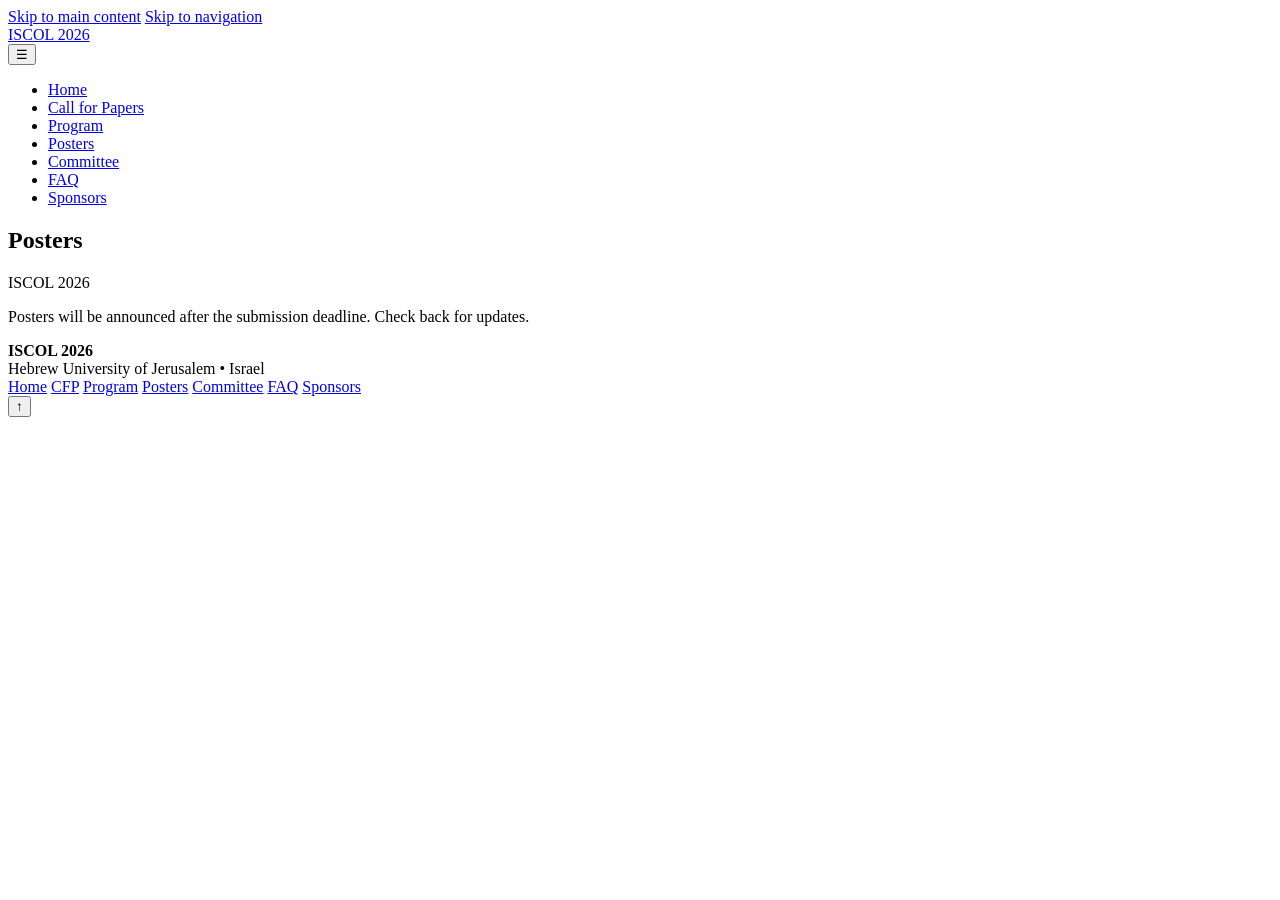
==== posters.html @ 1e3b0a62 "iscol-2026-init" ====
<!DOCTYPE html>
<html lang="en">
  <head>
    <meta charset="utf-8" />
    <meta name="viewport" content="width=device-width, initial-scale=1" />
    <title>Posters — ISCOL 2026</title>
    <meta
      name="description"
      content="ISCOL 2026 Posters. Hebrew University of Jerusalem."
    />

    <!-- SEO Meta Tags -->
    <meta name="keywords" content="ISCOL, computational linguistics, NLP, natural language processing, Israel, Hebrew University of Jerusalem, conference, seminar, posters" />
    <meta name="author" content="ISCOL 2026 Organizing Committee" />
    <meta name="robots" content="index, follow" />
    <link rel="canonical" href="https://iscol-meeting.github.io/iscol2026/posters.html" />

    <!-- Favicon and Icons -->
    <link rel="icon" type="image/png" href="./assets/iscol-fav.png" />

    <!-- Preload critical resources -->
    <link rel="preconnect" href="https://fonts.googleapis.com" />
    <link rel="preconnect" href="https://fonts.gstatic.com" crossorigin />
    <link href="https://fonts.googleapis.com/css2?family=Inter:wght@400;600;700&display=swap" rel="stylesheet" />

    <!-- Font Awesome for icons -->
    <link rel="stylesheet" href="https://cdnjs.cloudflare.com/ajax/libs/font-awesome/6.5.1/css/all.min.css" integrity="sha512-DTOQO9RWCH3ppGqcWaEA1BIZOC6xxalwEsw9c2QQeAIftl+Vegovlnee1c9QX4TctnWMn13TZye+giMm8e2LwA==" crossorigin="anonymous" referrerpolicy="no-referrer" />

    <link rel="stylesheet" href="./styles.css" />
  </head>
  <body>
    <!-- Skip Links for Accessibility -->
    <div class="skip-links">
      <a href="#main-content" class="skip-link">Skip to main content</a>
      <a href="#nav-menu" class="skip-link">Skip to navigation</a>
    </div>

    <header class="site-header" role="banner">
      <div class="container header-inner">
        <a href="./index.html" class="brand">ISCOL 2026</a>
        <nav class="nav" aria-label="Primary navigation" role="navigation">
          <button class="nav-toggle" aria-expanded="false" aria-controls="nav-menu">☰</button>
          <ul id="nav-menu" class="nav-list">
            <li><a href="./index.html">Home</a></li>
            <li><a href="./index.html#cfp">Call for Papers</a></li>
            <li><a href="./program.html">Program</a></li>
            <li><a href="./posters.html">Posters</a></li>
            <li><a href="./index.html#organizers">Committee</a></li>
            <li><a href="./index.html#faq">FAQ</a></li>
            <li><a href="./index.html#sponsors">Sponsors</a></li>
          </ul>
        </nav>
      </div>
    </header>

    <main id="main-content" role="main">
      <section id="posters" class="section">
        <div class="container">
          <h1>Posters</h1>
          <p class="subtitle">ISCOL 2026</p>
          <p class="highlight">Posters will be announced after the submission deadline. Check back for updates.</p>
        </div>
      </section>
    </main>

    <footer class="site-footer" role="contentinfo">
      <div class="container footer-inner">
        <div>
          <strong>ISCOL 2026</strong>
          <div>Hebrew University of Jerusalem • Israel</div>
        </div>
        <div class="footer-links">
          <a href="./index.html">Home</a>
          <a href="./index.html#cfp">CFP</a>
          <a href="./program.html">Program</a>
          <a href="./posters.html">Posters</a>
          <a href="./index.html#organizers">Committee</a>
          <a href="./index.html#faq">FAQ</a>
          <a href="./index.html#sponsors">Sponsors</a>
        </div>
      </div>
    </footer>

    <!-- Back to Top Button -->
    <button class="back-to-top" id="backToTop" aria-label="Back to top">
      ↑
    </button>

    <script>
      // Mobile navigation toggle
      const toggle = document.querySelector('.nav-toggle');
      const menu = document.getElementById('nav-menu');
      if (toggle && menu) {
        toggle.addEventListener('click', () => {
          const expanded = toggle.getAttribute('aria-expanded') === 'true';
          toggle.setAttribute('aria-expanded', String(!expanded));
          menu.classList.toggle('open');
        });

        // Close menu when clicking outside
        document.addEventListener('click', (e) => {
          if (!toggle.contains(e.target) && !menu.contains(e.target)) {
            toggle.setAttribute('aria-expanded', 'false');
            menu.classList.remove('open');
          }
        });

        // Close menu when pressing Escape
        document.addEventListener('keydown', (e) => {
          if (e.key === 'Escape' && menu.classList.contains('open')) {
            toggle.setAttribute('aria-expanded', 'false');
            menu.classList.remove('open');
            toggle.focus();
          }
        });
      }

      // Back to top button functionality
      const backToTopButton = document.getElementById('backToTop');

      function toggleBackToTopButton() {
        if (window.scrollY > 300) {
          backToTopButton.classList.add('visible');
        } else {
          backToTopButton.classList.remove('visible');
        }
      }

      window.addEventListener('scroll', toggleBackToTopButton);

      backToTopButton.addEventListener('click', () => {
        window.scrollTo({
          top: 0,
          behavior: 'smooth'
        });
      });

      toggleBackToTopButton();
    </script>
  </body>
</html>
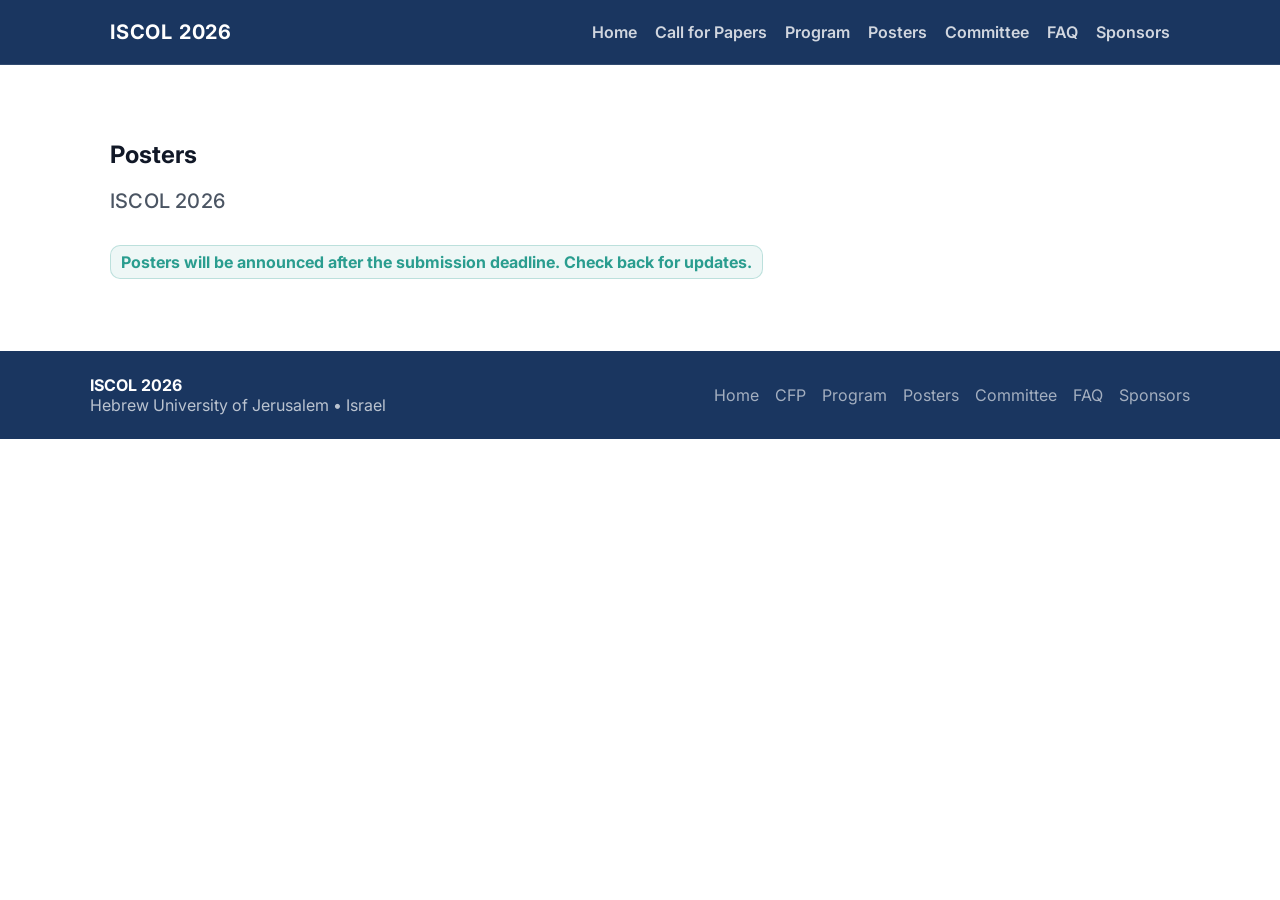
==== commit 57ff78ae: "Updated SEO tags" ====
--- a/posters.html
+++ b/posters.html
@@ -3,17 +3,74 @@
   <head>
     <meta charset="utf-8" />
     <meta name="viewport" content="width=device-width, initial-scale=1" />
-    <title>Posters — ISCOL 2026</title>
+    <title>Posters — ISCOL 2026 | Israel Seminar on Computational Linguistics</title>
     <meta
       name="description"
-      content="ISCOL 2026 Posters. Hebrew University of Jerusalem."
+      content="ISCOL 2026 poster presentations, submission guidelines, and abstract details for the Israel Seminar on Computational Linguistics at Hebrew University of Jerusalem."
     />
 
     <!-- SEO Meta Tags -->
-    <meta name="keywords" content="ISCOL, computational linguistics, NLP, natural language processing, Israel, Hebrew University of Jerusalem, conference, seminar, posters" />
+    <meta name="keywords" content="ISCOL 2026 posters, ISCOL poster presentations, Israel Seminar on Computational Linguistics, NLP research posters, Hebrew University of Jerusalem, computational linguistics" />
     <meta name="author" content="ISCOL 2026 Organizing Committee" />
-    <meta name="robots" content="index, follow" />
+    <meta name="robots" content="index, follow, max-image-preview:large, max-snippet:-1, max-video-preview:-1" />
     <link rel="canonical" href="https://iscol-meeting.github.io/iscol2026/posters.html" />
+
+    <!-- Open Graph Meta Tags -->
+    <meta property="og:type" content="website" />
+    <meta property="og:title" content="Posters — ISCOL 2026" />
+    <meta property="og:description" content="ISCOL 2026 poster presentations and submission guidelines for the Israel Seminar on Computational Linguistics at Hebrew University of Jerusalem." />
+    <meta property="og:url" content="https://iscol-meeting.github.io/iscol2026/posters.html" />
+    <meta property="og:site_name" content="ISCOL 2026" />
+    <meta property="og:locale" content="en_US" />
+    <meta property="og:image" content="https://iscol-meeting.github.io/iscol2026/assets/iscol_2026_logo.png" />
+    <meta property="og:image:secure_url" content="https://iscol-meeting.github.io/iscol2026/assets/iscol_2026_logo.png" />
+    <meta property="og:image:width" content="1200" />
+    <meta property="og:image:height" content="630" />
+    <meta property="og:image:alt" content="ISCOL 2026 Posters - Hebrew University of Jerusalem" />
+
+    <!-- Twitter Card Meta Tags -->
+    <meta name="twitter:card" content="summary_large_image" />
+    <meta name="twitter:site" content="@iscol_meeting" />
+    <meta name="twitter:title" content="Posters — ISCOL 2026" />
+    <meta name="twitter:description" content="ISCOL 2026 poster presentations and submission guidelines for the Israel Seminar on Computational Linguistics at Hebrew University of Jerusalem." />
+    <meta name="twitter:image" content="https://iscol-meeting.github.io/iscol2026/assets/iscol_2026_logo.png" />
+    <meta name="twitter:image:alt" content="ISCOL 2026 Posters - Hebrew University of Jerusalem" />
+
+    <!-- Structured Data (JSON-LD) -->
+    <script type="application/ld+json">
+    [
+      {
+        "@context": "https://schema.org",
+        "@type": "ItemPage",
+        "name": "Posters — ISCOL 2026",
+        "description": "Poster presentations and submission guidelines for ISCOL 2026 (Israel Seminar on Computational Linguistics) at Hebrew University of Jerusalem.",
+        "url": "https://iscol-meeting.github.io/iscol2026/posters.html",
+        "isPartOf": {
+          "@type": "WebSite",
+          "name": "ISCOL 2026",
+          "url": "https://iscol-meeting.github.io/iscol2026/"
+        }
+      },
+      {
+        "@context": "https://schema.org",
+        "@type": "BreadcrumbList",
+        "itemListElement": [
+          {
+            "@type": "ListItem",
+            "position": 1,
+            "name": "Home",
+            "item": "https://iscol-meeting.github.io/iscol2026/"
+          },
+          {
+            "@type": "ListItem",
+            "position": 2,
+            "name": "Posters",
+            "item": "https://iscol-meeting.github.io/iscol2026/posters.html"
+          }
+        ]
+      }
+    ]
+    </script>
 
     <!-- Favicon and Icons -->
     <link rel="icon" type="image/png" href="./assets/iscol-fav.png" />
--- a/styles.css
+++ b/styles.css
@@ -0,0 +1,1167 @@
+:root {
+  --bg: #ffffff;
+  --bg-alt: #f5f7fa;
+  --card: #ffffff;
+  --text: #111827;
+  --muted: #6b7280;
+  --brand: #2A9D8F;
+  --accent: #8B1A2E;
+  --border: rgba(0, 0, 0, 0.12);
+}
+
+* { box-sizing: border-box; }
+
+/* Smooth scrolling for better navigation */
+html {
+  scroll-behavior: smooth;
+}
+
+html, body { height: 100%; }
+
+body {
+  margin: 0;
+  font-family: Inter, system-ui, -apple-system, Segoe UI, Roboto, Helvetica, Arial, "Apple Color Emoji", "Segoe UI Emoji";
+  color: var(--text);
+  background: #ffffff;
+}
+
+/* Skip Links for Accessibility */
+.skip-links {
+  position: absolute;
+  top: -100px;
+  left: 0;
+  z-index: 1000;
+}
+
+.skip-link {
+  position: absolute;
+  top: -100px;
+  left: 8px;
+  padding: 8px 16px;
+  background: #1A3660;
+  color: white;
+  text-decoration: none;
+  border-radius: 4px;
+  font-weight: 600;
+  transition: all 0.3s ease;
+  box-shadow: 0 4px 12px rgba(26, 54, 96, 0.3);
+}
+
+.skip-link:focus {
+  top: 8px;
+  outline: 2px solid #ffffff;
+  outline-offset: 2px;
+}
+
+.skip-link + .skip-link {
+  margin-left: 120px;
+}
+
+/* Focus styles for better accessibility */
+*:focus {
+  outline: 2px solid var(--brand);
+  outline-offset: 2px;
+}
+
+button:focus,
+a:focus {
+  outline: 2px solid var(--brand);
+  outline-offset: 2px;
+}
+
+/* Reduced motion for users who prefer it */
+@media (prefers-reduced-motion: reduce) {
+  * {
+    animation-duration: 0.01ms !important;
+    animation-iteration-count: 1 !important;
+    transition-duration: 0.01ms !important;
+  }
+  
+  html {
+    scroll-behavior: auto;
+  }
+}
+
+.container {
+  width: 100%;
+  max-width: 1100px;
+  margin: 0 auto;
+  padding: 0 20px;
+}
+
+.site-header {
+  position: fixed; /* switch to fixed to pin to viewport reliably */
+  top: 0;
+  left: 0;
+  right: 0;
+  z-index: 1000; /* raised so animated/transformed content cannot overlap the header */
+  background: #1A3660;
+  border-bottom: 1px solid rgba(255, 255, 255, 0.1);
+}
+
+/* Prevent header from covering page content */
+.site-header + main {
+  padding-top: 64px; /* matches .header-inner height */
+}
+
+.header-inner {
+  display: flex;
+  align-items: center;
+  justify-content: space-between;
+  height: 64px;
+}
+
+.brand {
+  color: #ffffff;
+  text-decoration: none;
+  font-weight: 700;
+  font-size: 20px;
+  letter-spacing: 0.04em;
+}
+
+.nav-toggle {
+  display: none;
+  background: rgba(255, 255, 255, 0.1);
+  color: #ffffff;
+  border: 1px solid rgba(255, 255, 255, 0.3);
+  border-radius: 8px;
+  padding: 6px 10px;
+}
+
+.nav-list {
+  display: flex;
+  gap: 18px;
+  list-style: none;
+  margin: 0;
+  padding: 0;
+}
+
+.nav-list a {
+  color: rgba(255, 255, 255, 0.8);
+  text-decoration: none;
+  font-weight: 600;
+  transition: color 0.2s ease;
+}
+
+.nav-list a:hover { color: var(--brand); }
+
+.section {
+  padding: 56px 0;
+}
+
+.section-alt {
+  background: #f9fafb;
+}
+
+/* Alternate section backgrounds: odd -> white, even -> grey */
+main > section:nth-of-type(odd) { background: #ffffff; }
+main > section:nth-of-type(even) { background: #f5f7fa; }
+
+.hero {
+  padding-top: 8px;
+  padding-bottom: 40px;
+  background: linear-gradient(180deg, #ffffff 0%, #e8f4f2 55%, #dce8f5 100%) !important;
+}
+
+.hero-grid {
+  display: grid;
+  grid-template-columns: 1fr;
+  gap: 24px;
+}
+
+.hebrew-u-logo {
+  max-width: 90px;
+}
+
+.inline-logo {
+  display: inline-block;
+  vertical-align: middle;
+  height: 56px;
+  width: auto;
+  max-width: none;
+  margin-left: 8px;
+}
+
+.hero-title-logo {
+  max-width: 480px;
+  max-height: 300px;
+  width: auto;
+  height: auto;
+  margin: 0 auto 2px auto;
+  display: block;
+}
+
+.subtitle {
+  margin: 0 0 16px 0;
+  color: #4b5563;
+  font-size: 20px;
+  font-weight: 500;
+  letter-spacing: 0.01em;
+}
+
+.highlight {
+  display: inline-block;
+  background: rgba(42, 157, 143, 0.08);
+  color: var(--brand);
+  padding: 6px 10px;
+  border: 1px solid rgba(42, 157, 143, 0.25);
+  border-radius: 10px;
+  font-weight: 700;
+}
+
+.meta { margin-top: 16px; }
+.meta p { margin: 6px 0; }
+.note { color: var(--muted); }
+
+h2 {
+  margin-top: 0;
+  position: relative;
+  padding-bottom: 14px;
+  font-size: 30px;
+  font-weight: 700;
+  letter-spacing: -0.02em;
+  color: #111827;
+}
+
+h2::after {
+  content: '';
+  position: absolute;
+  bottom: 0;
+  left: 0;
+  width: 48px;
+  height: 3px;
+  border-radius: 2px;
+  background: linear-gradient(90deg, #8B1A2E 0%, #2A9D8F 100%);
+}
+
+.bullets {
+  padding-left: 18px;
+}
+
+.placeholder-card {
+  margin-top: 16px;
+  padding: 16px;
+  border-radius: 12px;
+  background: var(--card);
+  border: 1px solid var(--border);
+  color: var(--muted);
+  box-shadow: 0 1px 2px rgba(0,0,0,0.04);
+}
+
+.program-list {
+  display: flex;
+  flex-direction: column;
+  gap: 10px;
+  margin-top: 16px;
+}
+
+.talk {
+  display: grid;
+  grid-template-columns: 120px 1fr;
+  align-items: start;
+  gap: 14px;
+  padding: 12px 14px;
+  border: 1px solid var(--border);
+  border-radius: 10px;
+  background: #ffffff;
+}
+
+.talk-break { 
+  background: #f5f5f5;
+  border-left: 4px solid #9ca3af;
+}
+
+.talk-keynote {
+  background: linear-gradient(135deg, #f0faf9 0%, #e6f7f5 100%);
+  border-left: 4px solid var(--brand);
+}
+
+.talk-oral {
+  background: linear-gradient(135deg, #fef3c7 0%, #fef9e7 100%);
+  border-left: 4px solid #f59e0b;
+}
+
+.talk-poster {
+  background: linear-gradient(135deg, #f0fdf4 0%, #ecfdf5 100%);
+  border-left: 4px solid #10b981;
+}
+
+/* Ari Rappoport Memorial: dignified maroon-themed styling */
+.talk-memorial {
+  background: linear-gradient(135deg, #fff8f9 0%, #fff0f2 100%);
+  border-left: 4px solid #7f1d1d; /* maroon accent */
+}
+
+.talk-memorial .talk-title {
+  color: #7f1d1d;
+}
+
+.talk-memorial .talk-meta,
+.talk-memorial .talk-time {
+  color: var(--muted);
+}
+
+.talk-panel {
+  background: linear-gradient(135deg, #fae8ff 0%, #fdf4ff 100%);
+  border-left: 4px solid #a855f7;
+}
+
+/* Closing remarks styling: Hanukkah-themed blue with a gold accent */
+.talk-closing {
+  /* Gold background with subtle warmth; keep blue accent on the left */
+  background: linear-gradient(135deg, #fff8eb 0%, #fff3df 100%);
+  border-left: 4px solid #0b4ea6; /* Hanukkah blue accent */
+}
+
+.talk-closing .talk-title {
+  color: #08306b; /* deep Hanukkah blue for good contrast */
+}
+
+/* Restore meta/time to muted color for readability against gold */
+.talk-closing .talk-meta,
+.talk-closing .talk-time {
+  color: var(--muted);
+}
+
+.talk-time {
+  font-weight: 700;
+  color: var(--muted);
+}
+
+.talk-title {
+  font-weight: 700;
+  color: var(--text);
+}
+
+.talk-meta {
+  color: var(--muted);
+}
+
+/* Oral Session Papers Styling */
+.oral-papers {
+  margin-top: 16px;
+  display: flex;
+  flex-direction: column;
+  gap: 14px;
+}
+
+.oral-paper {
+  padding: 12px 16px;
+  background: rgba(255, 255, 255, 0.6);
+  border-radius: 8px;
+  border-left: 3px solid #f59e0b;
+  transition: all 0.2s ease;
+}
+
+.oral-paper:hover {
+  background: rgba(255, 255, 255, 0.9);
+  transform: translateX(4px);
+  box-shadow: 0 2px 8px rgba(0, 0, 0, 0.08);
+}
+
+.paper-title {
+  font-weight: 600;
+  color: #111827;
+  font-size: 15px;
+  line-height: 1.5;
+  margin-bottom: 6px;
+}
+
+.paper-authors {
+  font-size: 14px;
+  color: #6b7280;
+  line-height: 1.4;
+  font-style: italic;
+}
+
+.committee-grid {
+  display: grid;
+  grid-template-columns: repeat(auto-fit, minmax(280px, 1fr));
+  gap: 16px;
+  margin-top: 16px;
+}
+
+.committee-member {
+  padding: 16px 16px 16px 20px;
+  border: 1px solid var(--border);
+  border-left: 3px solid var(--brand);
+  border-radius: 10px;
+  background: #ffffff;
+  box-shadow: 0 1px 2px rgba(0,0,0,0.04);
+  transition: transform 0.2s ease, box-shadow 0.2s ease, background 0.2s ease, border-left-color 0.2s ease;
+  opacity: 0;
+}
+
+.committee-member:hover {
+  transform: translateY(-4px);
+  box-shadow: 0 8px 24px rgba(42, 157, 143, 0.15);
+  background: rgba(42, 157, 143, 0.04);
+  border-left-color: #8B1A2E;
+}
+
+.member-name {
+  font-weight: 700;
+  color: var(--text);
+  margin-bottom: 4px;
+}
+
+.member-name a {
+  color: var(--brand);
+  text-decoration: none;
+}
+
+.member-name a:hover {
+  text-decoration: underline;
+}
+
+.member-affiliation {
+  color: var(--muted);
+  font-size: 14px;
+}
+
+.contact-note {
+  margin-top: 20px;
+  padding: 12px 16px;
+  background: rgba(42, 157, 143, 0.08);
+  border: 1px solid rgba(42, 157, 143, 0.25);
+  border-radius: 10px;
+  color: var(--text);
+}
+
+.contact-note a {
+  color: var(--brand);
+  text-decoration: none;
+}
+
+.contact-note a:hover {
+  text-decoration: underline;
+}
+
+details a {
+  color: var(--brand);
+  text-decoration: none;
+}
+
+details a:hover {
+  text-decoration: underline;
+}
+
+/* FAQ Details Styling */
+details {
+  margin-bottom: 16px;
+  padding: 16px 16px 16px 20px;
+  border: 1px solid var(--border);
+  border-left: 3px solid transparent;
+  border-radius: 8px;
+  background: var(--card);
+  transition: all 0.2s ease;
+}
+
+details:hover {
+  border-color: var(--brand);
+  border-left-color: var(--brand);
+  box-shadow: 0 2px 8px rgba(42, 157, 143, 0.1);
+}
+
+details[open] {
+  border-left-color: #1A3660;
+  background: rgba(26, 54, 96, 0.03);
+  box-shadow: 0 2px 12px rgba(26, 54, 96, 0.08);
+}
+
+details summary {
+  font-weight: 600;
+  cursor: pointer;
+  padding: 4px 0;
+  color: var(--text);
+  transition: color 0.2s ease;
+  list-style: none;
+  position: relative;
+}
+
+details summary::-webkit-details-marker {
+  display: none;
+}
+
+details summary::before {
+  content: "▶";
+  display: inline-block;
+  margin-right: 8px;
+  transition: transform 0.2s ease;
+  color: var(--brand);
+}
+
+details[open] summary::before {
+  transform: rotate(90deg);
+}
+
+details summary:hover {
+  color: var(--brand);
+}
+
+details p {
+  margin: 12px 0 0 0;
+  padding-top: 12px;
+  border-top: 1px solid var(--border);
+  line-height: 1.6;
+}
+
+details ul {
+  margin: 12px 0 0 0;
+  padding-top: 12px;
+  border-top: 1px solid var(--border);
+}
+
+details ul li {
+  margin-bottom: 8px;
+}
+
+/* Sponsors Section */
+.sponsors-grid {
+  display: grid;
+  grid-template-columns: repeat(auto-fit, minmax(300px, 1fr));
+  gap: 24px;
+  margin: 24px 0;
+}
+
+.sponsor-item {
+  display: flex;
+  align-items: center;
+  justify-content: center;
+  padding: 20px;
+  border: 1px solid var(--border);
+  border-radius: 12px;
+  background: var(--card);
+  transition: all 0.2s ease;
+  min-height: 140px;
+}
+
+.sponsor-item:hover {
+  transform: translateY(-2px);
+  box-shadow: 0 8px 24px rgba(0,0,0,0.08);
+  border-color: var(--brand);
+}
+
+.sponsor-logo {
+  flex-shrink: 0;
+  display: flex;
+  align-items: center;
+  justify-content: center;
+}
+
+.sponsor-logo img {
+  max-width: 200px;
+  max-height: 100px;
+  width: auto;
+  height: auto;
+  object-fit: contain;
+}
+
+.sponsor-info h3 {
+  margin: 0;
+  font-size: 20px;
+  font-weight: 600;
+  color: var(--text);
+}
+
+.sponsor-info p {
+  margin: 0;
+  color: var(--muted);
+  line-height: 1.5;
+}
+
+.sponsor-note {
+  margin-top: 32px;
+  padding: 16px;
+  background: var(--bg-alt);
+  border-radius: 8px;
+  text-align: center;
+}
+
+.sponsor-note p {
+  margin: 0;
+  font-style: italic;
+  color: var(--muted);
+}
+
+.sponsor-note a {
+  color: var(--brand);
+  text-decoration: none;
+}
+
+.sponsor-note a:hover {
+  text-decoration: underline;
+}
+
+/* Font Awesome icon styling */
+.fab.fa-x-twitter {
+  margin-right: 2px;
+  color: inherit;
+}
+
+.fab.fa-twitter {
+  margin-right: 2px;
+  color: inherit;
+}
+
+/* Ensure icons display inline with text */
+i.fab {
+  display: inline;
+  font-style: normal;
+}
+
+/* Intel sponsor with blue background */
+
+.sponsor-item:nth-child(5) {
+  background: #1D68B5;
+}
+
+.sponsor-item:nth-child(5):hover {
+  background: #1D68B5;
+  border-color: #ffffff;
+}
+
+/* BIU Sponsor specific styling */
+.sponsor-item:nth-child(5) {
+  max-width: 1000px;
+  max-height: 600px;
+}
+
+/* .sponsor-item:nth-child(5):hover {
+  background: #0A4128;
+  border-color: #ffffff;
+} */
+
+.sponsor-item:nth-child(2) .sponsor-logo img {
+  max-width: 170px;
+  max-height: 100px;
+}
+
+.sponsor-item:nth-child(4) .sponsor-logo img {
+  max-width: 100px;
+  max-height: 100px;
+}
+
+/* IBM logo size adjustment */
+
+.sponsor-item:nth-child(6) .sponsor-logo img {
+  max-width: 120px;
+  max-height: 120px;
+}
+
+.sponsor-item:nth-child(11) .sponsor-logo img {
+  max-width: 200px;
+  max-height: 200px;
+}
+
+@media (max-width: 720px) {
+  .talk { grid-template-columns: 1fr; }
+}
+
+.site-footer {
+  border-top: none;
+  background: #1A3660;
+  color: rgba(255, 255, 255, 0.7);
+}
+
+.footer-inner {
+  display: flex;
+  align-items: center;
+  justify-content: space-between;
+  gap: 16px;
+  padding: 24px 0;
+}
+
+.footer-inner strong {
+  color: #ffffff;
+}
+
+.footer-links { display: flex; gap: 16px; }
+
+.footer-links a { color: rgba(255, 255, 255, 0.6); text-decoration: none; transition: color 0.2s ease; }
+.footer-links a:hover { color: var(--brand); }
+
+/* Back to Top Button */
+.back-to-top {
+  position: fixed;
+  bottom: 20px;
+  right: 20px;
+  width: 50px;
+  height: 50px;
+  background: var(--brand);
+  color: white;
+  border: none;
+  border-radius: 50%;
+  cursor: pointer;
+  display: none;
+  align-items: center;
+  justify-content: center;
+  font-size: 18px;
+  box-shadow: 0 4px 12px rgba(42, 157, 143, 0.3);
+  transition: all 0.3s ease;
+  z-index: 100;
+}
+
+.back-to-top:hover {
+  background: #1d7a6e;
+  transform: translateY(-2px);
+  box-shadow: 0 6px 16px rgba(42, 157, 143, 0.4);
+}
+
+.back-to-top.visible {
+  display: flex;
+  animation: fadeInUp 0.3s ease;
+}
+
+/* Loading animations */
+@keyframes fadeInUp {
+  from {
+    opacity: 0;
+    transform: translateY(20px);
+  }
+  to {
+    opacity: 1;
+    transform: translateY(0);
+  }
+}
+
+@keyframes fadeIn {
+  from { opacity: 0; }
+  to { opacity: 1; }
+}
+
+/* Page load animation */
+.section {
+  animation: fadeIn 0.6s ease-in-out;
+}
+
+@media (max-width: 720px) {
+  .nav-toggle {
+    display: inline-block;
+    padding: 12px;
+    font-size: 18px;
+    background: rgba(255, 255, 255, 0.1);
+    color: #ffffff;
+    border: 1px solid rgba(255, 255, 255, 0.3);
+    border-radius: 6px;
+    cursor: pointer;
+    transition: all 0.2s ease;
+    min-width: 44px;
+    min-height: 44px;
+  }
+
+  .nav-toggle:hover {
+    background: rgba(255, 255, 255, 0.2);
+    border-color: var(--brand);
+  }
+
+  .nav-list {
+    display: none;
+    position: absolute;
+    right: 20px;
+    top: 64px;
+    flex-direction: column;
+    background: #1A3660;
+    border: 1px solid rgba(255, 255, 255, 0.15);
+    border-radius: 10px;
+    padding: 16px;
+    box-shadow: 0 8px 24px rgba(0,0,0,0.3);
+    min-width: 200px;
+    animation: fadeInUp 0.2s ease;
+    z-index: 1001; /* ensure mobile dropdown sits above page content */
+  }
+  
+  .nav-list.open {
+    display: flex;
+    /* Use fixed positioning when open to avoid being clipped or overlapped
+       by other page content or stacking contexts while the user scrolls. */
+    position: fixed;
+    top: 64px;
+    right: 20px;
+    left: auto;
+    margin: 0;
+    z-index: 1001;
+    background: #1A3660;
+  }
+  
+  .nav-list li {
+    margin: 0;
+  }
+  
+  .nav-list a {
+    display: block;
+    padding: 12px 16px;
+    margin: 4px 0;
+    border-radius: 6px;
+    transition: all 0.2s ease;
+    min-height: 44px;
+    display: flex;
+    align-items: center;
+  }
+  
+  .nav-list a:hover {
+    background: rgba(255, 255, 255, 0.1);
+    color: var(--brand);
+  }
+  
+  .hero-grid { 
+    grid-template-columns: 1fr; 
+  }
+  
+  .back-to-top {
+    bottom: 16px;
+    right: 16px;
+    width: 48px;
+    height: 48px;
+  }
+  
+  /* Better touch targets on mobile */
+  .committee-member a {
+    min-height: 44px;
+    display: inline-flex;
+    align-items: center;
+  }
+  
+  .contact-note a {
+    min-height: 44px;
+    display: inline-flex;
+    align-items: center;
+    padding: 4px 0;
+  }
+  
+  /* Mobile sponsors styling */
+  .sponsors-grid {
+    grid-template-columns: 1fr;
+    gap: 16px;
+  }
+  
+  .sponsor-item {
+    padding: 16px;
+  }
+  
+  .sponsor-logo img {
+    max-width: 200px;
+    max-height: 100px;
+  }
+  
+  /* Mobile posters styling */
+  .session-tabs {
+    display: grid;
+    position: sticky;
+    top: 64px;
+    background: white;
+    z-index: 20;
+    padding: 12px 0;
+    margin: 0 -20px 20px -20px;
+    padding-left: 20px;
+    padding-right: 20px;
+    box-shadow: 0 2px 4px rgba(0,0,0,0.1);
+  }
+  
+  .session-tab {
+    padding: 12px 6px;
+    font-size: 14px;
+  }
+  
+  .tab-time {
+    font-size: 11px;
+  }
+  
+  .sessions-grid {
+    grid-template-columns: 1fr;
+    gap: 0;
+  }
+  
+  .session-column {
+    display: none;
+    margin-bottom: 0;
+  }
+  
+  .session-column.active {
+    display: block;
+  }
+  
+  .session-header {
+    display: none;
+  }
+  
+  .posters-list {
+    gap: 12px;
+    margin-top: 0;
+  }
+  
+  .poster-item {
+    padding: 16px;
+  }
+  
+  .poster-title {
+    font-size: 15px;
+    line-height: 1.4;
+    margin-bottom: 6px;
+  }
+  
+  .poster-authors {
+    font-size: 13px;
+    line-height: 1.5;
+  }
+  
+  .back-to-top {
+    bottom: 16px;
+    right: 16px;
+    width: 48px;
+    height: 48px;
+  }
+  
+  /* Compact footer for mobile */
+  .footer-inner {
+    flex-direction: column;
+    align-items: flex-start;
+    gap: 12px;
+    padding: 20px 20px;
+    font-size: 14px;
+    color: rgba(255, 255, 255, 0.7);
+  }
+  
+  .footer-links {
+    flex-wrap: wrap;
+    gap: 8px 12px;
+    font-size: 13px;
+  }
+}
+
+/* Tablet layout */
+@media (min-width: 721px) and (max-width: 1200px) {
+  .session-tabs {
+    display: none;
+  }
+  
+  .sessions-grid {
+    grid-template-columns: 1fr;
+    gap: 36px;
+  }
+  
+  .session-column {
+    display: block !important;
+  }
+  
+  .session-header {
+    display: block;
+    position: static;
+    top: auto;
+  }
+}
+
+/* Posters List Styling */
+.session-tabs {
+  display: none;
+  grid-template-columns: repeat(3, 1fr);
+  gap: 8px;
+  margin: 24px 0;
+}
+
+.session-tab {
+  padding: 14px 8px;
+  background: white;
+  border: 2px solid #e5e7eb;
+  border-radius: 8px;
+  font-weight: 600;
+  font-size: 15px;
+  color: #6b7280;
+  cursor: pointer;
+  transition: all 0.2s ease;
+  text-align: center;
+  line-height: 1.4;
+}
+
+.session-tab:hover {
+  border-color: #2A9D8F;
+  color: #2A9D8F;
+}
+
+.session-tab.active {
+  background: linear-gradient(135deg, #d1f0ec 0%, #a8e2dc 100%);
+  border-color: #2A9D8F;
+  color: #1d6b61;
+}
+
+.tab-time {
+  font-size: 12px;
+  font-weight: 500;
+  color: inherit;
+  opacity: 0.8;
+}
+
+.sessions-grid {
+  display: grid;
+  grid-template-columns: repeat(3, 1fr);
+  gap: 24px;
+  margin-top: 32px;
+}
+
+.session-column {
+  display: flex;
+  flex-direction: column;
+  min-width: 0; /* Prevent overflow */
+}
+
+.session-header {
+  margin-bottom: 16px;
+  padding: 16px 20px;
+  border-radius: 10px;
+  position: sticky;
+  top: 64px;
+  background: linear-gradient(135deg, #d1f0ec 0%, #e6f7f5 100%);
+  border: 1px solid rgba(42, 157, 143, 0.2);
+  box-shadow: 0 2px 8px rgba(42, 157, 143, 0.15);
+  z-index: 10;
+}
+
+.session-header h2 {
+  margin: 0;
+  font-size: 22px;
+  color: #1d6b61;
+}
+
+.session-time {
+  color: #2A9D8F;
+  font-weight: 600;
+  font-size: 16px;
+  display: block;
+  margin-top: 4px;
+}
+
+.posters-list {
+  display: flex;
+  flex-direction: column;
+  gap: 16px;
+}
+
+.poster-item {
+  padding: 20px;
+  border: 1px solid var(--border);
+  border-radius: 10px;
+  background: var(--card);
+  box-shadow: 0 1px 2px rgba(0,0,0,0.04);
+  transition: transform 0.2s ease, box-shadow 0.2s ease;
+  max-width: 100%;
+  overflow: hidden;
+}
+
+.poster-item:hover {
+  transform: translateY(-2px);
+  box-shadow: 0 4px 12px rgba(0,0,0,0.08);
+}
+
+.poster-title {
+  font-weight: 700;
+  color: var(--text);
+  margin-bottom: 8px;
+  line-height: 1.4;
+  overflow-wrap: anywhere;
+}
+
+.poster-authors {
+  color: var(--muted);
+  font-size: 14px;
+  line-height: 1.6;
+  overflow-wrap: anywhere;
+}
+
+/* Abstract Button and Modal Styling */
+.abstract-btn {
+  margin-top: 10px;
+  padding: 8px 16px;
+  background: var(--brand);
+  color: white;
+  border: none;
+  border-radius: 6px;
+  font-size: 14px;
+  font-weight: 600;
+  cursor: pointer;
+  transition: all 0.2s ease;
+  box-shadow: 0 2px 4px rgba(42, 157, 143, 0.2);
+}
+
+.abstract-btn:hover {
+  background: #1d7a6e;
+  transform: translateY(-1px);
+  box-shadow: 0 4px 8px rgba(42, 157, 143, 0.3);
+}
+
+.abstract-modal {
+  display: none;
+  position: fixed;
+  z-index: 2000;
+  left: 0;
+  top: 0;
+  width: 100%;
+  height: 100%;
+  background-color: rgba(0, 0, 0, 0.5);
+  animation: fadeIn 0.3s ease;
+}
+
+.abstract-content {
+  position: relative;
+  background-color: white;
+  margin: 5% auto;
+  padding: 30px;
+  border-radius: 12px;
+  max-width: 700px;
+  max-height: 80vh;
+  overflow-y: auto;
+  box-shadow: 0 20px 60px rgba(0, 0, 0, 0.3);
+  animation: fadeInUp 0.3s ease;
+}
+
+.abstract-content h3 {
+  margin-top: 0;
+  color: var(--brand);
+  font-size: 24px;
+  border-bottom: 2px solid var(--brand);
+  padding-bottom: 10px;
+  margin-bottom: 20px;
+}
+
+.abstract-content p {
+  line-height: 1.7;
+  color: var(--text);
+  margin-bottom: 16px;
+  text-align: justify;
+}
+
+.abstract-close {
+  position: absolute;
+  top: 15px;
+  right: 20px;
+  color: var(--muted);
+  font-size: 32px;
+  font-weight: 700;
+  cursor: pointer;
+  transition: all 0.2s ease;
+  width: 40px;
+  height: 40px;
+  display: flex;
+  align-items: center;
+  justify-content: center;
+  border-radius: 50%;
+}
+
+.abstract-close:hover {
+  color: var(--text);
+  background: var(--bg-alt);
+}
+
+@media (max-width: 720px) {
+  .abstract-content {
+    margin: 10% 20px;
+    padding: 24px;
+    max-width: calc(100% - 40px);
+  }
+
+  .abstract-btn {
+    font-size: 13px;
+    padding: 7px 14px;
+  }
+}
+
+
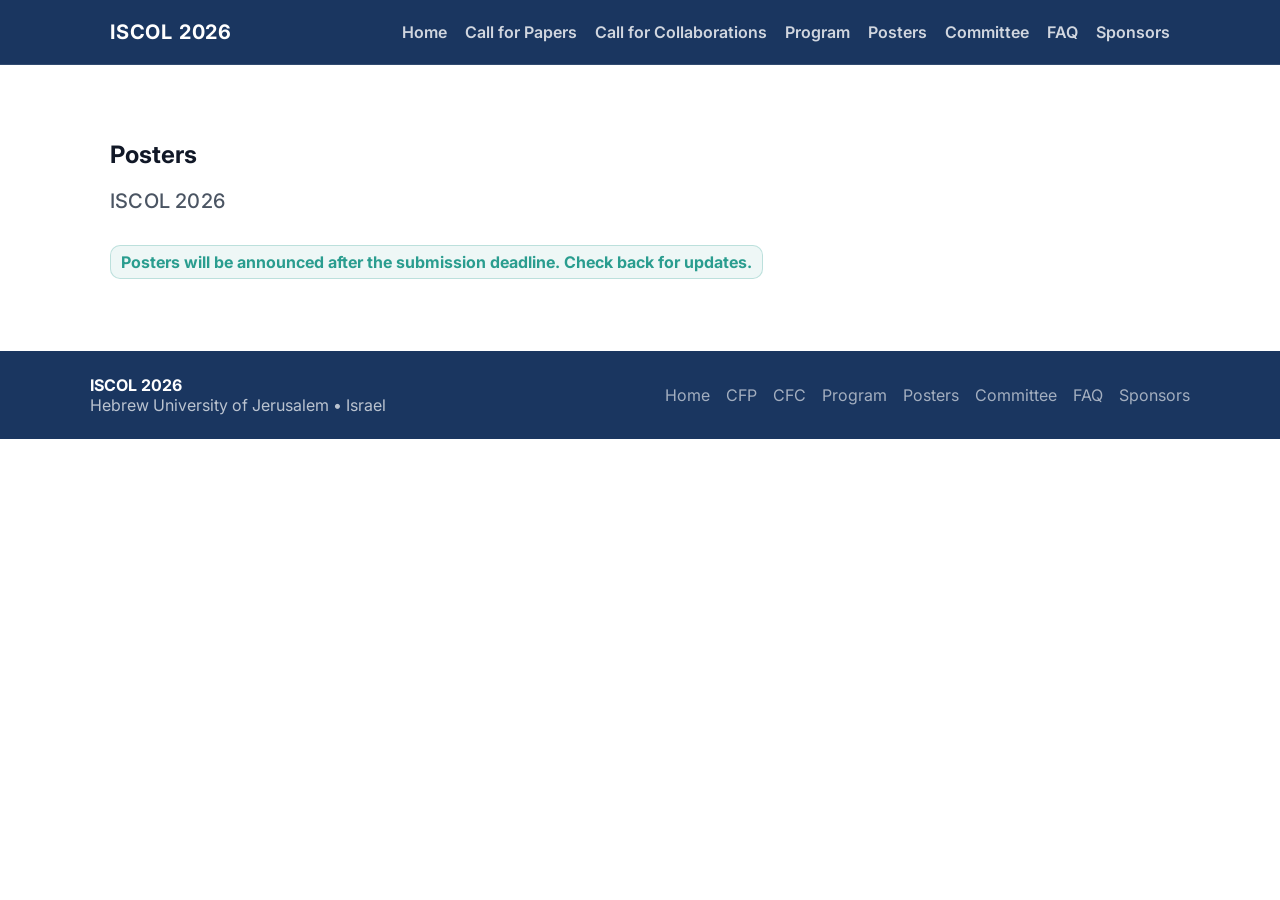
==== commit fc6849bf: "Add Call for Collaborations link to Program and Posters menus Co-Authored-By: Claude Opus 5.5 <norep" ====
--- a/posters.html
+++ b/posters.html
@@ -100,6 +100,7 @@
           <ul id="nav-menu" class="nav-list">
             <li><a href="./index.html">Home</a></li>
             <li><a href="./index.html#cfp">Call for Papers</a></li>
+            <li><a href="./index.html#cfc">Call for Collaborations</a></li>
             <li><a href="./program.html">Program</a></li>
             <li><a href="./posters.html">Posters</a></li>
             <li><a href="./index.html#organizers">Committee</a></li>
@@ -129,6 +130,7 @@
         <div class="footer-links">
           <a href="./index.html">Home</a>
           <a href="./index.html#cfp">CFP</a>
+          <a href="./index.html#cfc">CFC</a>
           <a href="./program.html">Program</a>
           <a href="./posters.html">Posters</a>
           <a href="./index.html#organizers">Committee</a>
--- a/styles.css
+++ b/styles.css
@@ -446,6 +446,39 @@
   text-decoration: underline;
 }
 
+/* FAQ section toggle */
+.faq-toggle {
+  font: inherit;
+  color: inherit;
+  letter-spacing: inherit;
+  background: none;
+  border: none;
+  padding: 0;
+  cursor: pointer;
+  display: inline-flex;
+  align-items: center;
+  gap: 12px;
+}
+
+.faq-toggle::before {
+  content: "▶";
+  font-size: 0.6em;
+  color: var(--brand);
+  transition: transform 0.2s ease;
+}
+
+.faq-toggle[aria-expanded="true"]::before {
+  transform: rotate(90deg);
+}
+
+.faq-toggle:hover {
+  color: var(--brand);
+}
+
+#faq-content {
+  margin-top: 24px;
+}
+
 /* FAQ Details Styling */
 details {
   margin-bottom: 16px;
@@ -610,48 +643,16 @@
   font-style: normal;
 }
 
-/* Intel sponsor with blue background */
-
-.sponsor-item:nth-child(5) {
-  background: #1D68B5;
-}
-
-.sponsor-item:nth-child(5):hover {
-  background: #1D68B5;
-  border-color: #ffffff;
-}
-
-/* BIU Sponsor specific styling */
-.sponsor-item:nth-child(5) {
-  max-width: 1000px;
-  max-height: 600px;
-}
-
-/* .sponsor-item:nth-child(5):hover {
-  background: #0A4128;
-  border-color: #ffffff;
-} */
+/* HUJI CS school logo is a wide wordmark, so it needs a larger max-width
+   before the max-height cap can take effect */
+.sponsor-item:nth-child(1) .sponsor-logo img {
+  max-width: min(320px, 100%);
+  max-height: 100px;
+}
 
 .sponsor-item:nth-child(2) .sponsor-logo img {
   max-width: 170px;
   max-height: 100px;
-}
-
-.sponsor-item:nth-child(4) .sponsor-logo img {
-  max-width: 100px;
-  max-height: 100px;
-}
-
-/* IBM logo size adjustment */
-
-.sponsor-item:nth-child(6) .sponsor-logo img {
-  max-width: 120px;
-  max-height: 120px;
-}
-
-.sponsor-item:nth-child(11) .sponsor-logo img {
-  max-width: 200px;
-  max-height: 200px;
 }
 
 @media (max-width: 720px) {
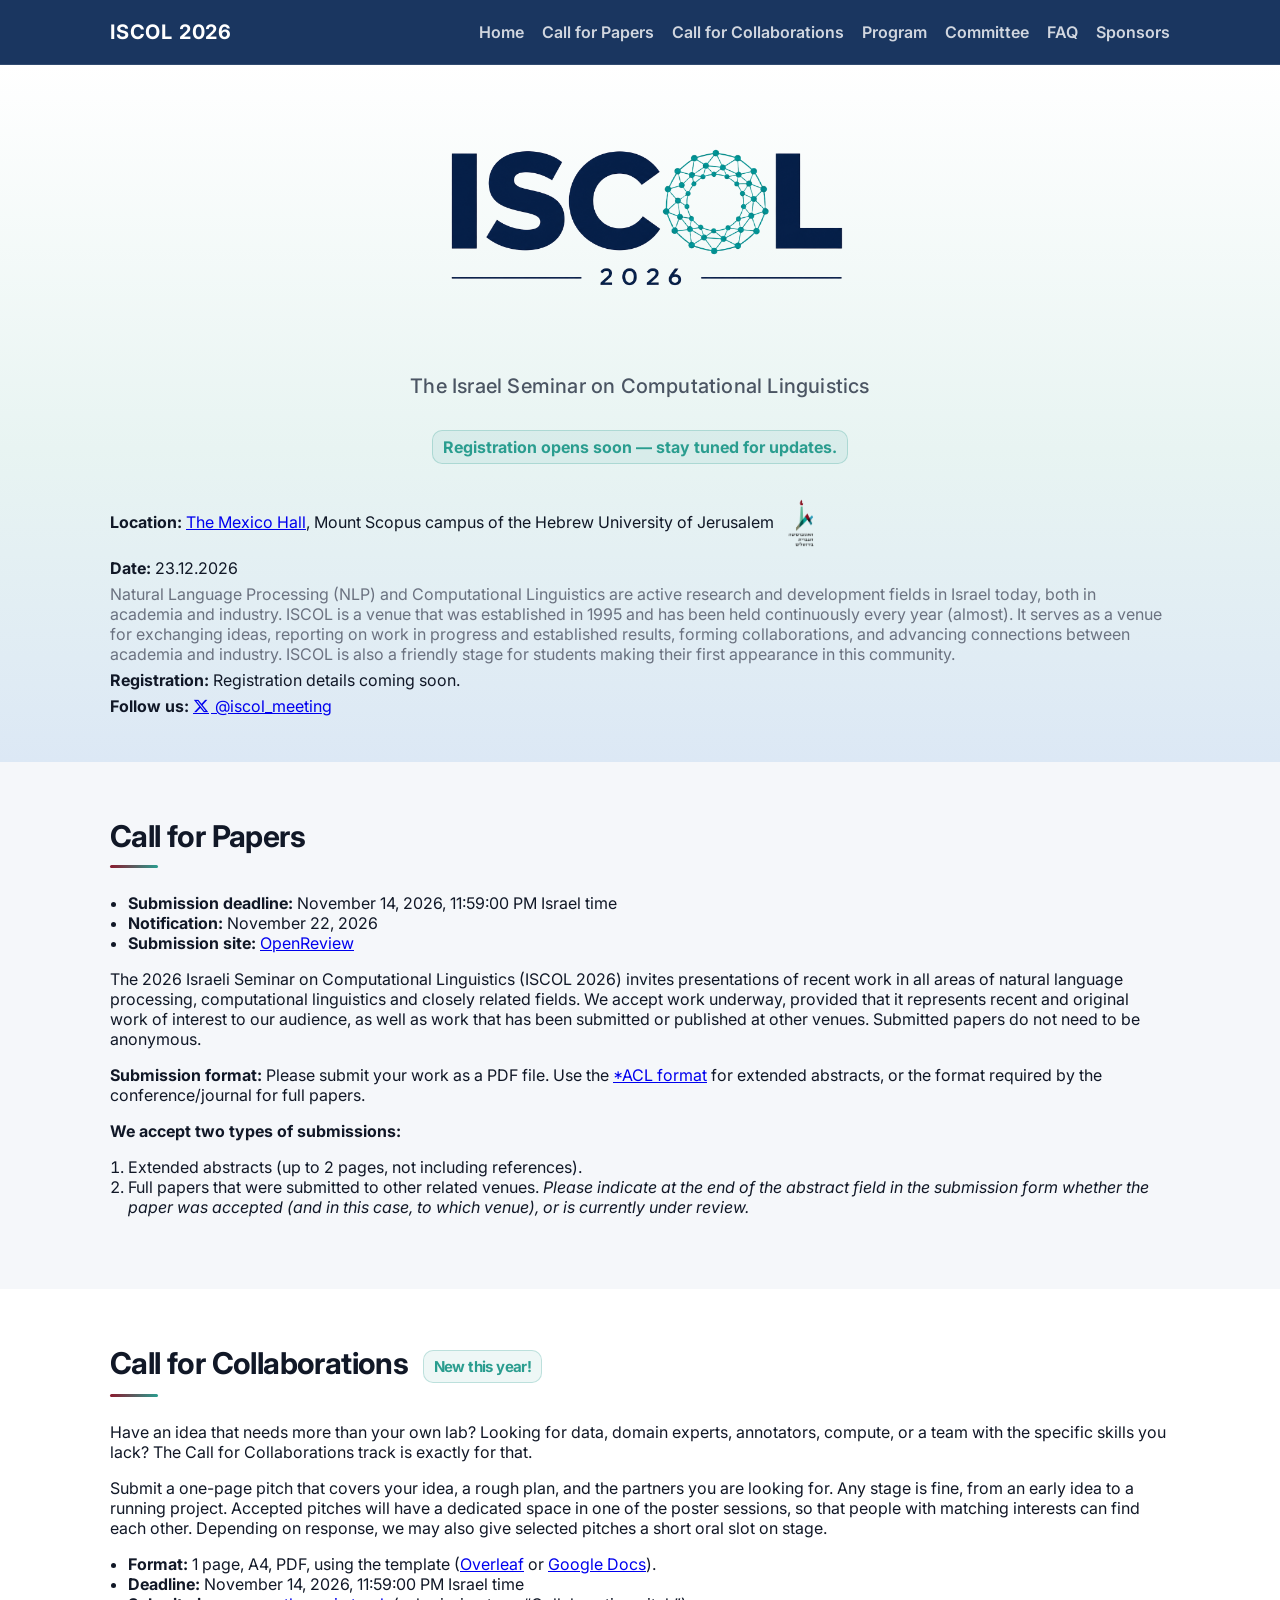
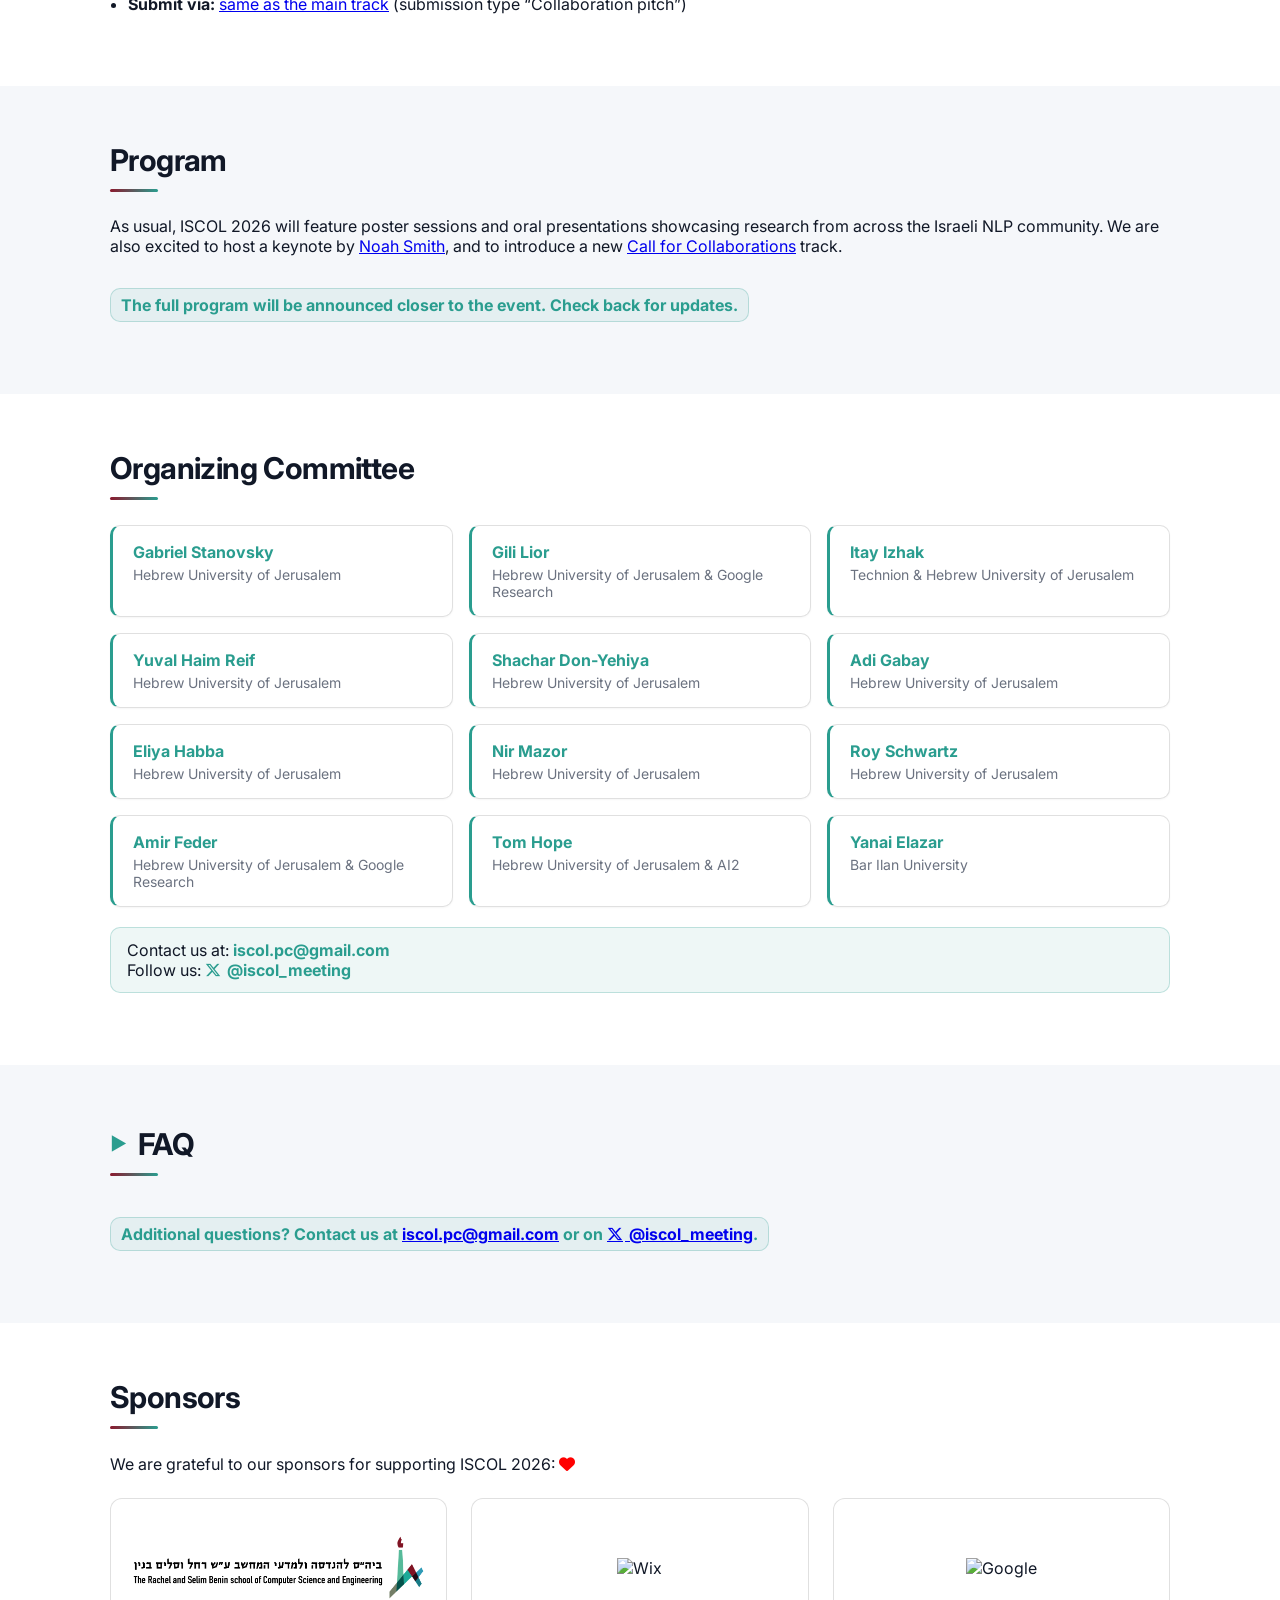
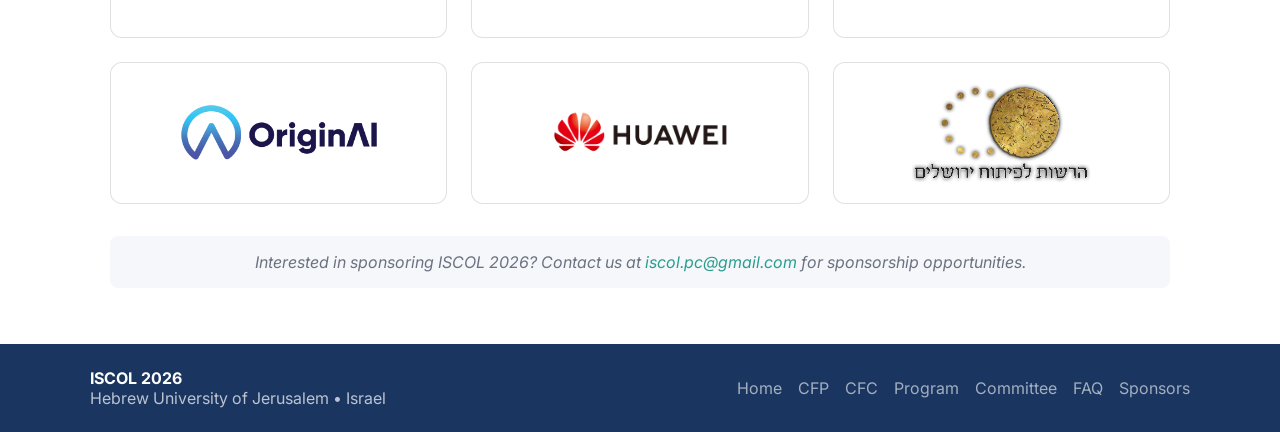
==== commit f2698505: "Move Program to the home page and remove Posters section Program is now a section on index.html reac" ====
--- a/posters.html
+++ b/posters.html
@@ -2,199 +2,13 @@
 <html lang="en">
   <head>
     <meta charset="utf-8" />
-    <meta name="viewport" content="width=device-width, initial-scale=1" />
-    <title>Posters — ISCOL 2026 | Israel Seminar on Computational Linguistics</title>
-    <meta
-      name="description"
-      content="ISCOL 2026 poster presentations, submission guidelines, and abstract details for the Israel Seminar on Computational Linguistics at Hebrew University of Jerusalem."
-    />
-
-    <!-- SEO Meta Tags -->
-    <meta name="keywords" content="ISCOL 2026 posters, ISCOL poster presentations, Israel Seminar on Computational Linguistics, NLP research posters, Hebrew University of Jerusalem, computational linguistics" />
-    <meta name="author" content="ISCOL 2026 Organizing Committee" />
-    <meta name="robots" content="index, follow, max-image-preview:large, max-snippet:-1, max-video-preview:-1" />
-    <link rel="canonical" href="https://iscol-meeting.github.io/iscol2026/posters.html" />
-
-    <!-- Open Graph Meta Tags -->
-    <meta property="og:type" content="website" />
-    <meta property="og:title" content="Posters — ISCOL 2026" />
-    <meta property="og:description" content="ISCOL 2026 poster presentations and submission guidelines for the Israel Seminar on Computational Linguistics at Hebrew University of Jerusalem." />
-    <meta property="og:url" content="https://iscol-meeting.github.io/iscol2026/posters.html" />
-    <meta property="og:site_name" content="ISCOL 2026" />
-    <meta property="og:locale" content="en_US" />
-    <meta property="og:image" content="https://iscol-meeting.github.io/iscol2026/assets/iscol_2026_logo.png" />
-    <meta property="og:image:secure_url" content="https://iscol-meeting.github.io/iscol2026/assets/iscol_2026_logo.png" />
-    <meta property="og:image:width" content="1200" />
-    <meta property="og:image:height" content="630" />
-    <meta property="og:image:alt" content="ISCOL 2026 Posters - Hebrew University of Jerusalem" />
-
-    <!-- Twitter Card Meta Tags -->
-    <meta name="twitter:card" content="summary_large_image" />
-    <meta name="twitter:site" content="@iscol_meeting" />
-    <meta name="twitter:title" content="Posters — ISCOL 2026" />
-    <meta name="twitter:description" content="ISCOL 2026 poster presentations and submission guidelines for the Israel Seminar on Computational Linguistics at Hebrew University of Jerusalem." />
-    <meta name="twitter:image" content="https://iscol-meeting.github.io/iscol2026/assets/iscol_2026_logo.png" />
-    <meta name="twitter:image:alt" content="ISCOL 2026 Posters - Hebrew University of Jerusalem" />
-
-    <!-- Structured Data (JSON-LD) -->
-    <script type="application/ld+json">
-    [
-      {
-        "@context": "https://schema.org",
-        "@type": "ItemPage",
-        "name": "Posters — ISCOL 2026",
-        "description": "Poster presentations and submission guidelines for ISCOL 2026 (Israel Seminar on Computational Linguistics) at Hebrew University of Jerusalem.",
-        "url": "https://iscol-meeting.github.io/iscol2026/posters.html",
-        "isPartOf": {
-          "@type": "WebSite",
-          "name": "ISCOL 2026",
-          "url": "https://iscol-meeting.github.io/iscol2026/"
-        }
-      },
-      {
-        "@context": "https://schema.org",
-        "@type": "BreadcrumbList",
-        "itemListElement": [
-          {
-            "@type": "ListItem",
-            "position": 1,
-            "name": "Home",
-            "item": "https://iscol-meeting.github.io/iscol2026/"
-          },
-          {
-            "@type": "ListItem",
-            "position": 2,
-            "name": "Posters",
-            "item": "https://iscol-meeting.github.io/iscol2026/posters.html"
-          }
-        ]
-      }
-    ]
-    </script>
-
-    <!-- Favicon and Icons -->
-    <link rel="icon" type="image/png" href="./assets/iscol-fav.png" />
-
-    <!-- Preload critical resources -->
-    <link rel="preconnect" href="https://fonts.googleapis.com" />
-    <link rel="preconnect" href="https://fonts.gstatic.com" crossorigin />
-    <link href="https://fonts.googleapis.com/css2?family=Inter:wght@400;600;700&display=swap" rel="stylesheet" />
-
-    <!-- Font Awesome for icons -->
-    <link rel="stylesheet" href="https://cdnjs.cloudflare.com/ajax/libs/font-awesome/6.5.1/css/all.min.css" integrity="sha512-DTOQO9RWCH3ppGqcWaEA1BIZOC6xxalwEsw9c2QQeAIftl+Vegovlnee1c9QX4TctnWMn13TZye+giMm8e2LwA==" crossorigin="anonymous" referrerpolicy="no-referrer" />
-
-    <link rel="stylesheet" href="./styles.css" />
+    <title>Posters — ISCOL 2026</title>
+    <link rel="canonical" href="https://iscol-meeting.github.io/iscol2026/" />
+    <meta name="robots" content="noindex, follow" />
+    <meta http-equiv="refresh" content="0; url=./index.html" />
+    <script>location.replace('./index.html');</script>
   </head>
   <body>
-    <!-- Skip Links for Accessibility -->
-    <div class="skip-links">
-      <a href="#main-content" class="skip-link">Skip to main content</a>
-      <a href="#nav-menu" class="skip-link">Skip to navigation</a>
-    </div>
-
-    <header class="site-header" role="banner">
-      <div class="container header-inner">
-        <a href="./index.html" class="brand">ISCOL 2026</a>
-        <nav class="nav" aria-label="Primary navigation" role="navigation">
-          <button class="nav-toggle" aria-expanded="false" aria-controls="nav-menu">☰</button>
-          <ul id="nav-menu" class="nav-list">
-            <li><a href="./index.html">Home</a></li>
-            <li><a href="./index.html#cfp">Call for Papers</a></li>
-            <li><a href="./index.html#cfc">Call for Collaborations</a></li>
-            <li><a href="./program.html">Program</a></li>
-            <li><a href="./posters.html">Posters</a></li>
-            <li><a href="./index.html#organizers">Committee</a></li>
-            <li><a href="./index.html#faq">FAQ</a></li>
-            <li><a href="./index.html#sponsors">Sponsors</a></li>
-          </ul>
-        </nav>
-      </div>
-    </header>
-
-    <main id="main-content" role="main">
-      <section id="posters" class="section">
-        <div class="container">
-          <h1>Posters</h1>
-          <p class="subtitle">ISCOL 2026</p>
-          <p class="highlight">Posters will be announced after the submission deadline. Check back for updates.</p>
-        </div>
-      </section>
-    </main>
-
-    <footer class="site-footer" role="contentinfo">
-      <div class="container footer-inner">
-        <div>
-          <strong>ISCOL 2026</strong>
-          <div>Hebrew University of Jerusalem • Israel</div>
-        </div>
-        <div class="footer-links">
-          <a href="./index.html">Home</a>
-          <a href="./index.html#cfp">CFP</a>
-          <a href="./index.html#cfc">CFC</a>
-          <a href="./program.html">Program</a>
-          <a href="./posters.html">Posters</a>
-          <a href="./index.html#organizers">Committee</a>
-          <a href="./index.html#faq">FAQ</a>
-          <a href="./index.html#sponsors">Sponsors</a>
-        </div>
-      </div>
-    </footer>
-
-    <!-- Back to Top Button -->
-    <button class="back-to-top" id="backToTop" aria-label="Back to top">
-      ↑
-    </button>
-
-    <script>
-      // Mobile navigation toggle
-      const toggle = document.querySelector('.nav-toggle');
-      const menu = document.getElementById('nav-menu');
-      if (toggle && menu) {
-        toggle.addEventListener('click', () => {
-          const expanded = toggle.getAttribute('aria-expanded') === 'true';
-          toggle.setAttribute('aria-expanded', String(!expanded));
-          menu.classList.toggle('open');
-        });
-
-        // Close menu when clicking outside
-        document.addEventListener('click', (e) => {
-          if (!toggle.contains(e.target) && !menu.contains(e.target)) {
-            toggle.setAttribute('aria-expanded', 'false');
-            menu.classList.remove('open');
-          }
-        });
-
-        // Close menu when pressing Escape
-        document.addEventListener('keydown', (e) => {
-          if (e.key === 'Escape' && menu.classList.contains('open')) {
-            toggle.setAttribute('aria-expanded', 'false');
-            menu.classList.remove('open');
-            toggle.focus();
-          }
-        });
-      }
-
-      // Back to top button functionality
-      const backToTopButton = document.getElementById('backToTop');
-
-      function toggleBackToTopButton() {
-        if (window.scrollY > 300) {
-          backToTopButton.classList.add('visible');
-        } else {
-          backToTopButton.classList.remove('visible');
-        }
-      }
-
-      window.addEventListener('scroll', toggleBackToTopButton);
-
-      backToTopButton.addEventListener('click', () => {
-        window.scrollTo({
-          top: 0,
-          behavior: 'smooth'
-        });
-      });
-
-      toggleBackToTopButton();
-    </script>
+    <p>Posters are not available yet. Go to the <a href="./index.html">home page</a>.</p>
   </body>
 </html>
